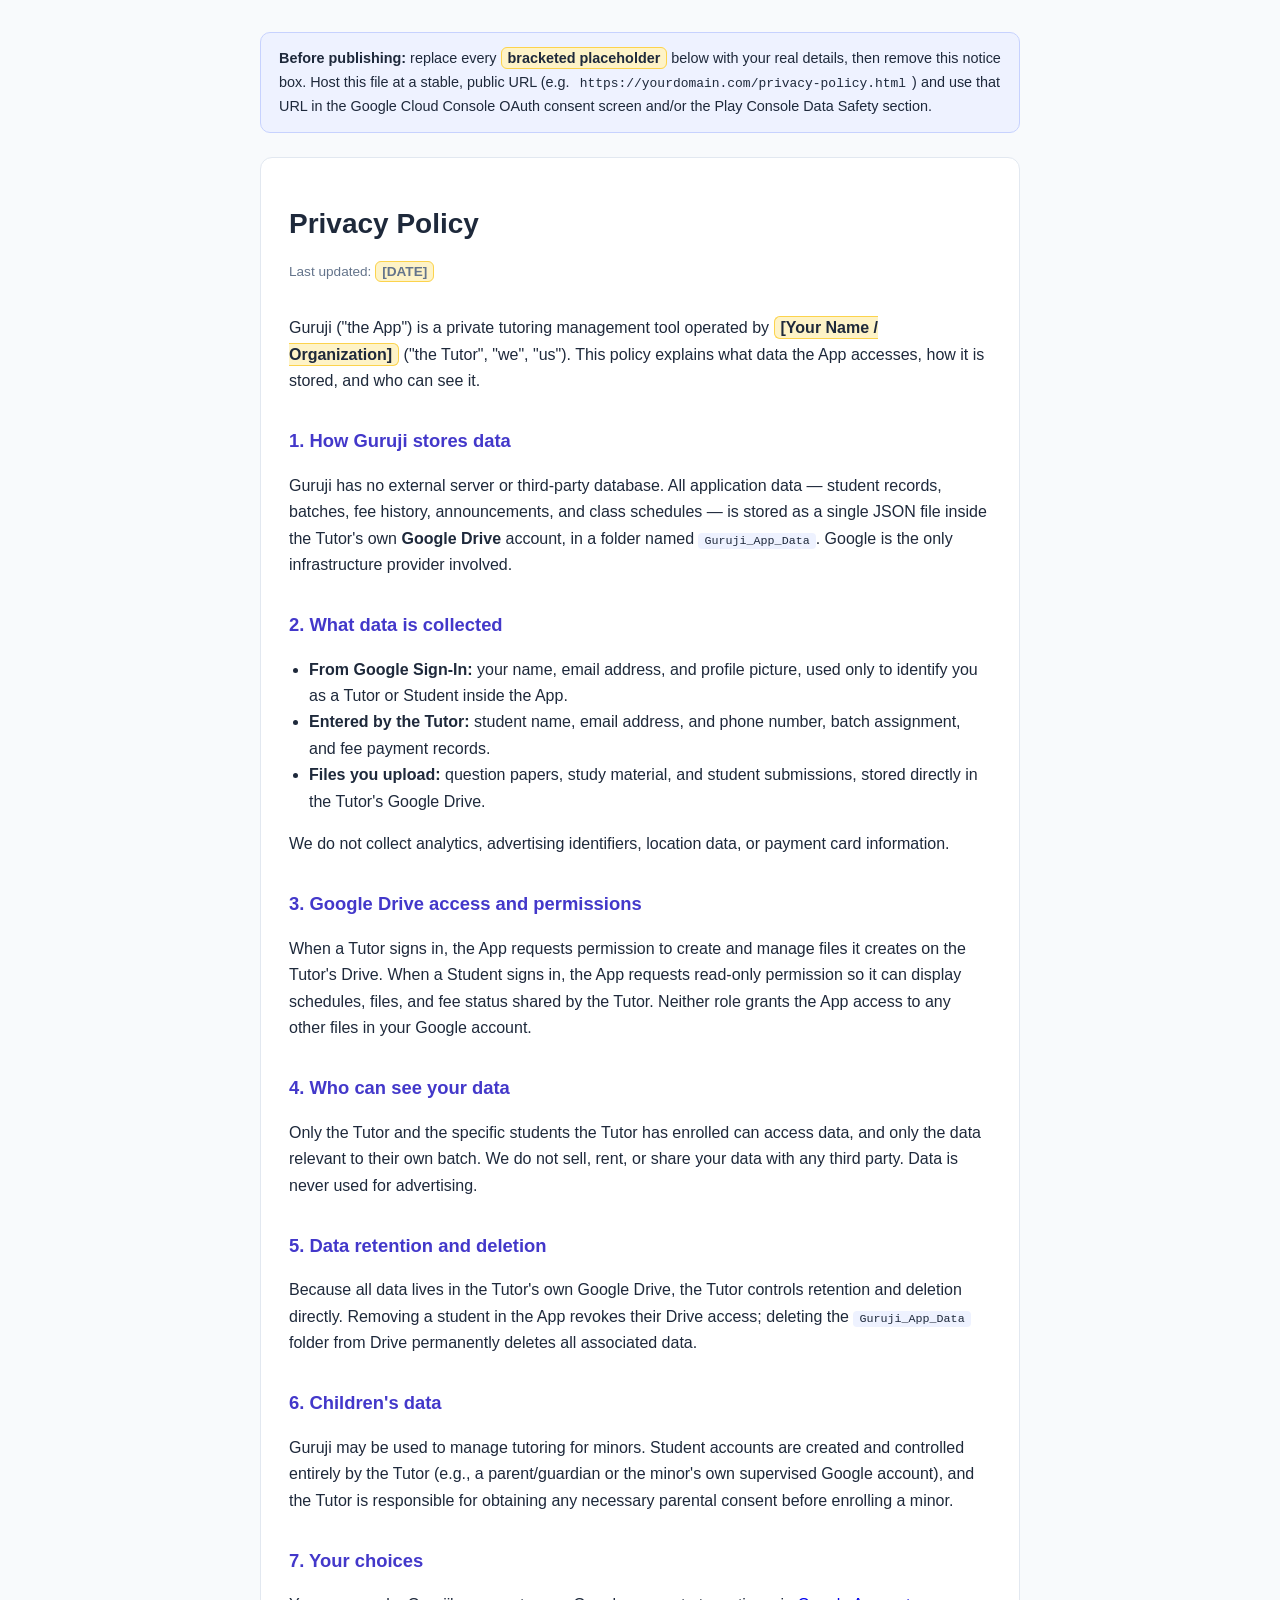
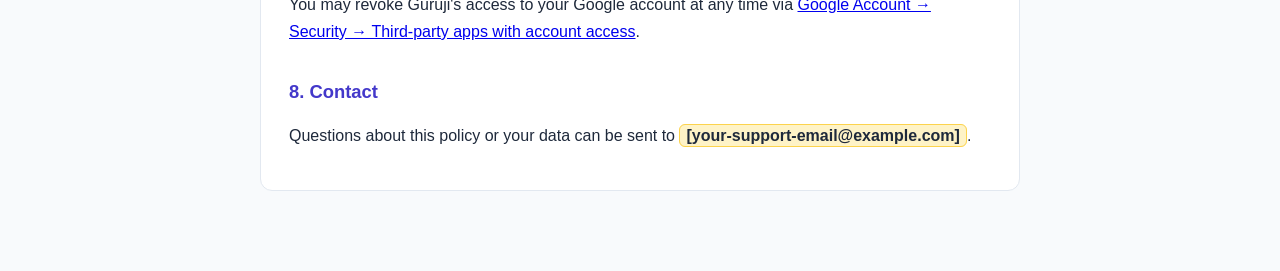
==== privacy-policy.html @ dc85b388 "guruji-web-v1" ====
<!DOCTYPE html>
<html lang="en">
<head>
<meta charset="UTF-8" />
<meta name="viewport" content="width=device-width, initial-scale=1.0" />
<title>Privacy Policy — Guruji</title>
<style>
  :root { color-scheme: light; }
  body {
    font-family: -apple-system, BlinkMacSystemFont, "Segoe UI", Roboto, Helvetica, Arial, sans-serif;
    max-width: 760px;
    margin: 0 auto;
    padding: 32px 20px 80px;
    color: #1e293b;
    line-height: 1.65;
    background: #f8fafc;
  }
  h1 { font-size: 1.75rem; margin-bottom: 0.25rem; }
  h2 { font-size: 1.15rem; margin-top: 2rem; color: #4338ca; }
  .updated { color: #64748b; font-size: 0.85rem; margin-bottom: 2rem; }
  .fill-in {
    background: #fef3c7;
    border: 1px solid #fcd34d;
    border-radius: 6px;
    padding: 2px 6px;
    font-weight: 600;
  }
  code { background: #eef2ff; padding: 1px 6px; border-radius: 4px; font-size: 0.9em; }
  ul { padding-left: 1.25rem; }
  .card { background: #fff; border: 1px solid #e2e8f0; border-radius: 12px; padding: 24px 28px; }
  .notice {
    background: #eef2ff; border: 1px solid #c7d2fe; border-radius: 10px;
    padding: 14px 18px; font-size: 0.9rem; margin-bottom: 24px;
  }
</style>
</head>
<body>

  <div class="notice">
    <strong>Before publishing:</strong> replace every <span class="fill-in">bracketed placeholder</span>
    below with your real details, then remove this notice box. Host this file at a stable, public URL
    (e.g. <code>https://yourdomain.com/privacy-policy.html</code>) and use that URL in the Google Cloud
    Console OAuth consent screen and/or the Play Console Data Safety section.
  </div>

  <div class="card">
    <h1>Privacy Policy</h1>
    <p class="updated">Last updated: <span class="fill-in">[DATE]</span></p>

    <p>
      Guruji ("the App") is a private tutoring management tool operated by
      <span class="fill-in">[Your Name / Organization]</span> ("the Tutor", "we", "us").
      This policy explains what data the App accesses, how it is stored, and who can see it.
    </p>

    <h2>1. How Guruji stores data</h2>
    <p>
      Guruji has no external server or third-party database. All application data — student
      records, batches, fee history, announcements, and class schedules — is stored as a single
      JSON file inside the Tutor's own <strong>Google Drive</strong> account, in a folder named
      <code>Guruji_App_Data</code>. Google is the only infrastructure provider involved.
    </p>

    <h2>2. What data is collected</h2>
    <ul>
      <li><strong>From Google Sign-In:</strong> your name, email address, and profile picture, used only to identify you as a Tutor or Student inside the App.</li>
      <li><strong>Entered by the Tutor:</strong> student name, email address, and phone number, batch assignment, and fee payment records.</li>
      <li><strong>Files you upload:</strong> question papers, study material, and student submissions, stored directly in the Tutor's Google Drive.</li>
    </ul>
    <p>We do not collect analytics, advertising identifiers, location data, or payment card information.</p>

    <h2>3. Google Drive access and permissions</h2>
    <p>
      When a Tutor signs in, the App requests permission to create and manage files it creates on the
      Tutor's Drive. When a Student signs in, the App requests read-only permission so it can display
      schedules, files, and fee status shared by the Tutor. Neither role grants the App access to any
      other files in your Google account.
    </p>

    <h2>4. Who can see your data</h2>
    <p>
      Only the Tutor and the specific students the Tutor has enrolled can access data, and only the
      data relevant to their own batch. We do not sell, rent, or share your data with any third party.
      Data is never used for advertising.
    </p>

    <h2>5. Data retention and deletion</h2>
    <p>
      Because all data lives in the Tutor's own Google Drive, the Tutor controls retention and deletion
      directly. Removing a student in the App revokes their Drive access; deleting the
      <code>Guruji_App_Data</code> folder from Drive permanently deletes all associated data.
    </p>

    <h2>6. Children's data</h2>
    <p>
      Guruji may be used to manage tutoring for minors. Student accounts are created and controlled
      entirely by the Tutor (e.g., a parent/guardian or the minor's own supervised Google account), and
      the Tutor is responsible for obtaining any necessary parental consent before enrolling a minor.
    </p>

    <h2>7. Your choices</h2>
    <p>
      You may revoke Guruji's access to your Google account at any time via
      <a href="https://myaccount.google.com/permissions" target="_blank" rel="noopener noreferrer">
        Google Account → Security → Third-party apps with account access</a>.
    </p>

    <h2>8. Contact</h2>
    <p>
      Questions about this policy or your data can be sent to
      <span class="fill-in">[your-support-email@example.com]</span>.
    </p>
  </div>
</body>
</html>
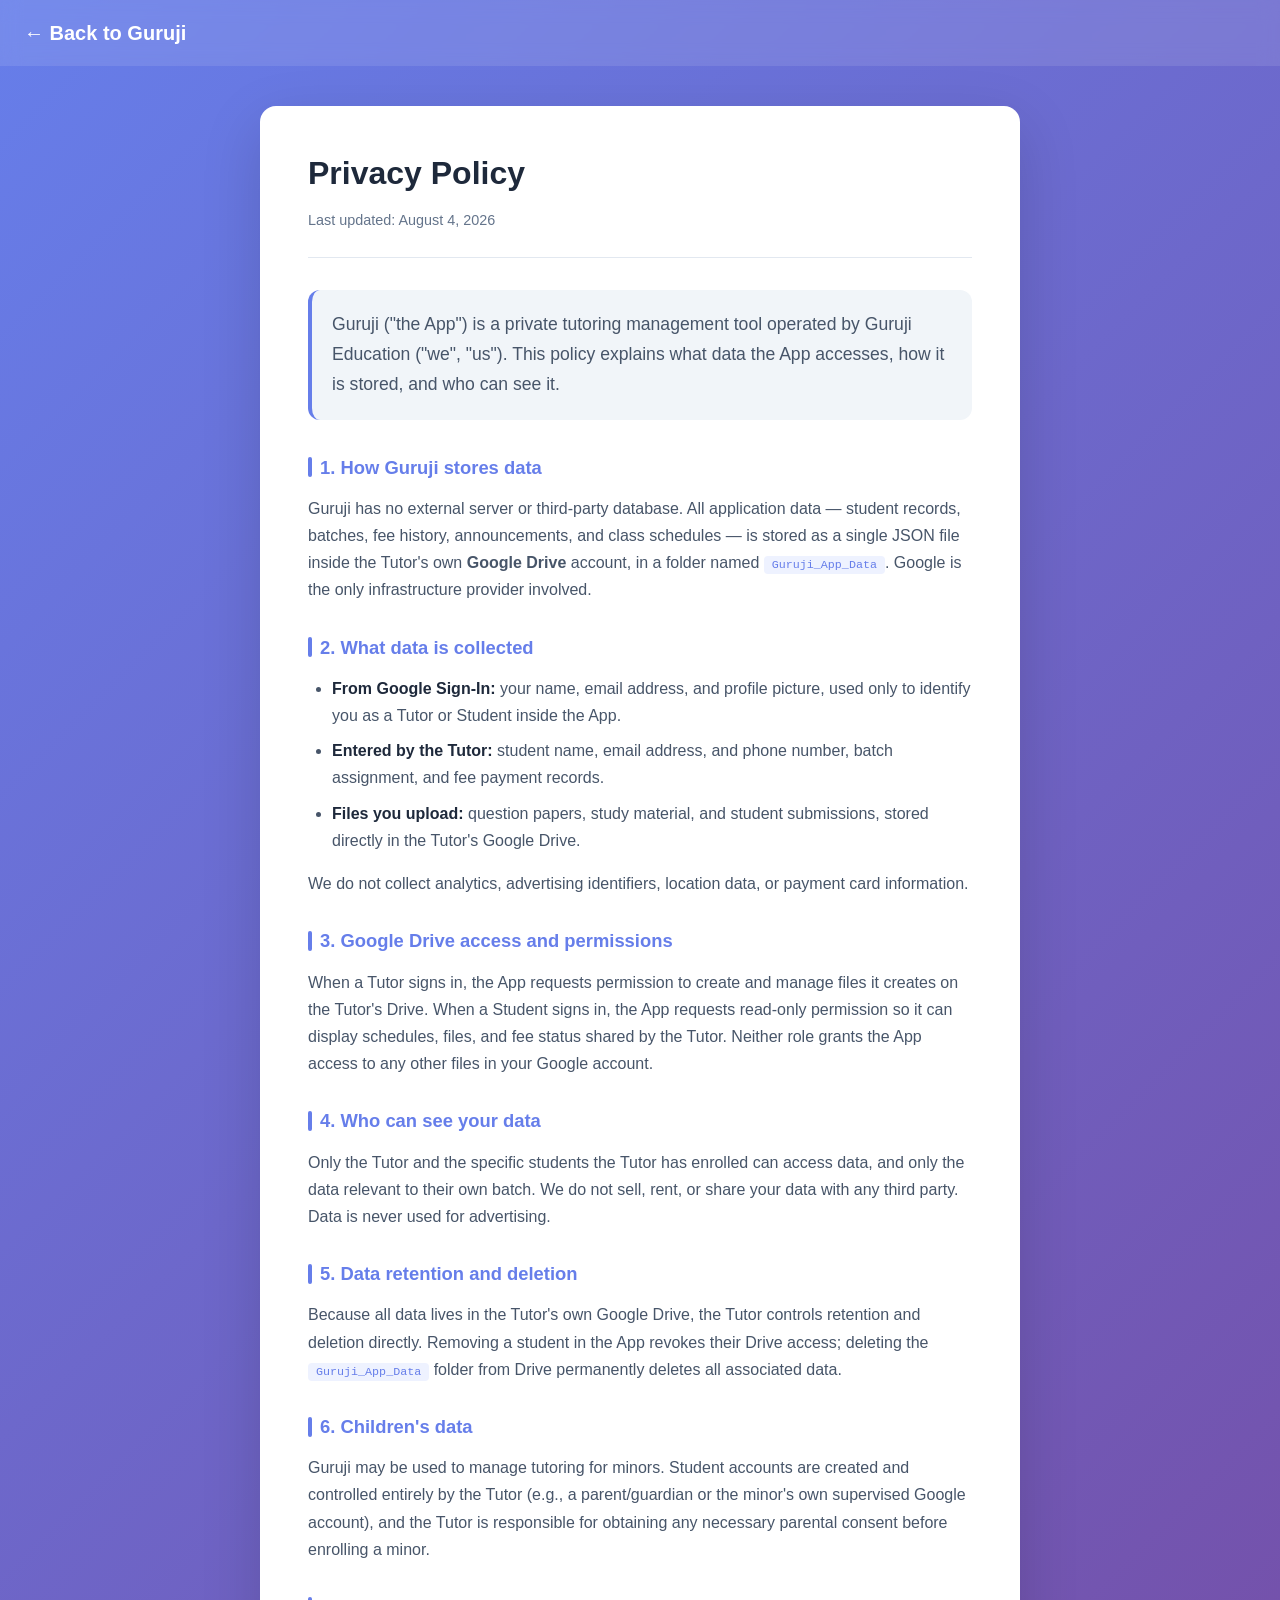
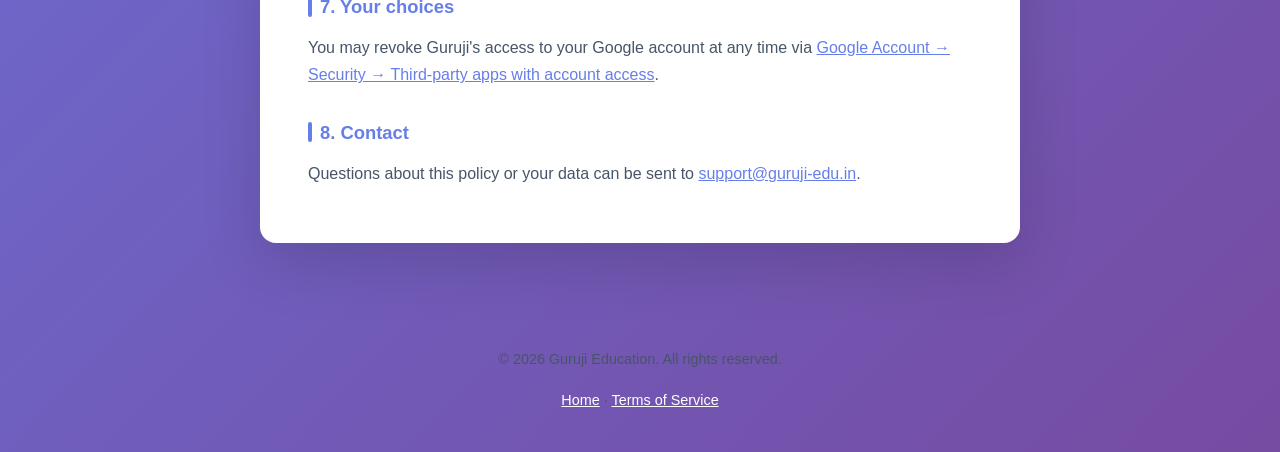
==== commit f106d840: "update terms" ====
--- a/privacy-policy.html
+++ b/privacy-policy.html
@@ -6,110 +6,188 @@
 <title>Privacy Policy — Guruji</title>
 <style>
   :root { color-scheme: light; }
+  * { margin: 0; padding: 0; box-sizing: border-box; }
   body {
     font-family: -apple-system, BlinkMacSystemFont, "Segoe UI", Roboto, Helvetica, Arial, sans-serif;
-    max-width: 760px;
+    color: #1e293b;
+    line-height: 1.7;
+    background: linear-gradient(135deg, #667eea 0%, #764ba2 100%);
+    min-height: 100vh;
+  }
+  .header {
+    background: rgba(255,255,255,0.1);
+    backdrop-filter: blur(10px);
+    padding: 16px 24px;
+    display: flex;
+    align-items: center;
+    gap: 12px;
+  }
+  .header img { height: 40px; }
+  .header a {
+    color: white;
+    text-decoration: none;
+    font-weight: 600;
+    font-size: 1.25rem;
+  }
+  .container {
+    max-width: 800px;
     margin: 0 auto;
-    padding: 32px 20px 80px;
+    padding: 40px 20px 80px;
+  }
+  .card {
+    background: #fff;
+    border-radius: 16px;
+    padding: 40px 48px;
+    box-shadow: 0 20px 60px rgba(0,0,0,0.15);
+  }
+  h1 {
+    font-size: 2rem;
     color: #1e293b;
-    line-height: 1.65;
-    background: #f8fafc;
+    margin-bottom: 8px;
   }
-  h1 { font-size: 1.75rem; margin-bottom: 0.25rem; }
-  h2 { font-size: 1.15rem; margin-top: 2rem; color: #4338ca; }
-  .updated { color: #64748b; font-size: 0.85rem; margin-bottom: 2rem; }
-  .fill-in {
-    background: #fef3c7;
-    border: 1px solid #fcd34d;
-    border-radius: 6px;
-    padding: 2px 6px;
-    font-weight: 600;
+  .updated {
+    color: #64748b;
+    font-size: 0.9rem;
+    margin-bottom: 32px;
+    padding-bottom: 24px;
+    border-bottom: 1px solid #e2e8f0;
   }
-  code { background: #eef2ff; padding: 1px 6px; border-radius: 4px; font-size: 0.9em; }
-  ul { padding-left: 1.25rem; }
-  .card { background: #fff; border: 1px solid #e2e8f0; border-radius: 12px; padding: 24px 28px; }
-  .notice {
-    background: #eef2ff; border: 1px solid #c7d2fe; border-radius: 10px;
-    padding: 14px 18px; font-size: 0.9rem; margin-bottom: 24px;
+  .intro {
+    font-size: 1.1rem;
+    color: #475569;
+    margin-bottom: 32px;
+    padding: 20px;
+    background: #f1f5f9;
+    border-radius: 12px;
+    border-left: 4px solid #667eea;
+  }
+  h2 {
+    font-size: 1.15rem;
+    margin-top: 28px;
+    margin-bottom: 12px;
+    color: #667eea;
+    display: flex;
+    align-items: center;
+    gap: 8px;
+  }
+  h2::before {
+    content: '';
+    width: 4px;
+    height: 20px;
+    background: #667eea;
+    border-radius: 2px;
+  }
+  p { margin-bottom: 16px; color: #475569; }
+  ul {
+    padding-left: 24px;
+    margin-bottom: 16px;
+  }
+  li {
+    margin-bottom: 8px;
+    color: #475569;
+  }
+  li strong { color: #1e293b; }
+  code {
+    background: #eef2ff;
+    padding: 2px 8px;
+    border-radius: 4px;
+    font-size: 0.9em;
+    color: #667eea;
+  }
+  a { color: #667eea; }
+  a:hover { text-decoration: underline; }
+  .footer {
+    text-align: center;
+    padding: 24px;
+    color: rgba(255,255,255,0.8);
+    font-size: 0.9rem;
+  }
+  .footer a { color: white; }
+  @media (max-width: 640px) {
+    .card { padding: 24px 20px; }
+    h1 { font-size: 1.5rem; }
   }
 </style>
 </head>
 <body>
-
-  <div class="notice">
-    <strong>Before publishing:</strong> replace every <span class="fill-in">bracketed placeholder</span>
-    below with your real details, then remove this notice box. Host this file at a stable, public URL
-    (e.g. <code>https://yourdomain.com/privacy-policy.html</code>) and use that URL in the Google Cloud
-    Console OAuth consent screen and/or the Play Console Data Safety section.
+  <div class="header">
+    <a href="https://guruji-edu.in">← Back to Guruji</a>
   </div>
 
-  <div class="card">
-    <h1>Privacy Policy</h1>
-    <p class="updated">Last updated: <span class="fill-in">[DATE]</span></p>
+  <div class="container">
+    <div class="card">
+      <h1>Privacy Policy</h1>
+      <p class="updated">Last updated: August 4, 2026</p>
 
-    <p>
-      Guruji ("the App") is a private tutoring management tool operated by
-      <span class="fill-in">[Your Name / Organization]</span> ("the Tutor", "we", "us").
-      This policy explains what data the App accesses, how it is stored, and who can see it.
-    </p>
+      <p class="intro">
+        Guruji ("the App") is a private tutoring management tool operated by
+        Guruji Education ("we", "us"). This policy explains what data the App accesses, 
+        how it is stored, and who can see it.
+      </p>
 
-    <h2>1. How Guruji stores data</h2>
-    <p>
-      Guruji has no external server or third-party database. All application data — student
-      records, batches, fee history, announcements, and class schedules — is stored as a single
-      JSON file inside the Tutor's own <strong>Google Drive</strong> account, in a folder named
-      <code>Guruji_App_Data</code>. Google is the only infrastructure provider involved.
-    </p>
+      <h2>1. How Guruji stores data</h2>
+      <p>
+        Guruji has no external server or third-party database. All application data — student
+        records, batches, fee history, announcements, and class schedules — is stored as a single
+        JSON file inside the Tutor's own <strong>Google Drive</strong> account, in a folder named
+        <code>Guruji_App_Data</code>. Google is the only infrastructure provider involved.
+      </p>
 
-    <h2>2. What data is collected</h2>
-    <ul>
-      <li><strong>From Google Sign-In:</strong> your name, email address, and profile picture, used only to identify you as a Tutor or Student inside the App.</li>
-      <li><strong>Entered by the Tutor:</strong> student name, email address, and phone number, batch assignment, and fee payment records.</li>
-      <li><strong>Files you upload:</strong> question papers, study material, and student submissions, stored directly in the Tutor's Google Drive.</li>
-    </ul>
-    <p>We do not collect analytics, advertising identifiers, location data, or payment card information.</p>
+      <h2>2. What data is collected</h2>
+      <ul>
+        <li><strong>From Google Sign-In:</strong> your name, email address, and profile picture, used only to identify you as a Tutor or Student inside the App.</li>
+        <li><strong>Entered by the Tutor:</strong> student name, email address, and phone number, batch assignment, and fee payment records.</li>
+        <li><strong>Files you upload:</strong> question papers, study material, and student submissions, stored directly in the Tutor's Google Drive.</li>
+      </ul>
+      <p>We do not collect analytics, advertising identifiers, location data, or payment card information.</p>
 
-    <h2>3. Google Drive access and permissions</h2>
-    <p>
-      When a Tutor signs in, the App requests permission to create and manage files it creates on the
-      Tutor's Drive. When a Student signs in, the App requests read-only permission so it can display
-      schedules, files, and fee status shared by the Tutor. Neither role grants the App access to any
-      other files in your Google account.
-    </p>
+      <h2>3. Google Drive access and permissions</h2>
+      <p>
+        When a Tutor signs in, the App requests permission to create and manage files it creates on the
+        Tutor's Drive. When a Student signs in, the App requests read-only permission so it can display
+        schedules, files, and fee status shared by the Tutor. Neither role grants the App access to any
+        other files in your Google account.
+      </p>
 
-    <h2>4. Who can see your data</h2>
-    <p>
-      Only the Tutor and the specific students the Tutor has enrolled can access data, and only the
-      data relevant to their own batch. We do not sell, rent, or share your data with any third party.
-      Data is never used for advertising.
-    </p>
+      <h2>4. Who can see your data</h2>
+      <p>
+        Only the Tutor and the specific students the Tutor has enrolled can access data, and only the
+        data relevant to their own batch. We do not sell, rent, or share your data with any third party.
+        Data is never used for advertising.
+      </p>
 
-    <h2>5. Data retention and deletion</h2>
-    <p>
-      Because all data lives in the Tutor's own Google Drive, the Tutor controls retention and deletion
-      directly. Removing a student in the App revokes their Drive access; deleting the
-      <code>Guruji_App_Data</code> folder from Drive permanently deletes all associated data.
-    </p>
+      <h2>5. Data retention and deletion</h2>
+      <p>
+        Because all data lives in the Tutor's own Google Drive, the Tutor controls retention and deletion
+        directly. Removing a student in the App revokes their Drive access; deleting the
+        <code>Guruji_App_Data</code> folder from Drive permanently deletes all associated data.
+      </p>
 
-    <h2>6. Children's data</h2>
-    <p>
-      Guruji may be used to manage tutoring for minors. Student accounts are created and controlled
-      entirely by the Tutor (e.g., a parent/guardian or the minor's own supervised Google account), and
-      the Tutor is responsible for obtaining any necessary parental consent before enrolling a minor.
-    </p>
+      <h2>6. Children's data</h2>
+      <p>
+        Guruji may be used to manage tutoring for minors. Student accounts are created and controlled
+        entirely by the Tutor (e.g., a parent/guardian or the minor's own supervised Google account), and
+        the Tutor is responsible for obtaining any necessary parental consent before enrolling a minor.
+      </p>
 
-    <h2>7. Your choices</h2>
-    <p>
-      You may revoke Guruji's access to your Google account at any time via
-      <a href="https://myaccount.google.com/permissions" target="_blank" rel="noopener noreferrer">
-        Google Account → Security → Third-party apps with account access</a>.
-    </p>
+      <h2>7. Your choices</h2>
+      <p>
+        You may revoke Guruji's access to your Google account at any time via
+        <a href="https://myaccount.google.com/permissions" target="_blank" rel="noopener noreferrer">
+          Google Account → Security → Third-party apps with account access</a>.
+      </p>
 
-    <h2>8. Contact</h2>
-    <p>
-      Questions about this policy or your data can be sent to
-      <span class="fill-in">[your-support-email@example.com]</span>.
-    </p>
+      <h2>8. Contact</h2>
+      <p>
+        Questions about this policy or your data can be sent to
+        <a href="mailto:support@guruji-edu.in">support@guruji-edu.in</a>.
+      </p>
+    </div>
+  </div>
+
+  <div class="footer">
+    <p>© 2026 Guruji Education. All rights reserved.</p>
+    <p><a href="https://guruji-edu.in">Home</a> · <a href="/terms-of-service.html">Terms of Service</a></p>
   </div>
 </body>
 </html>
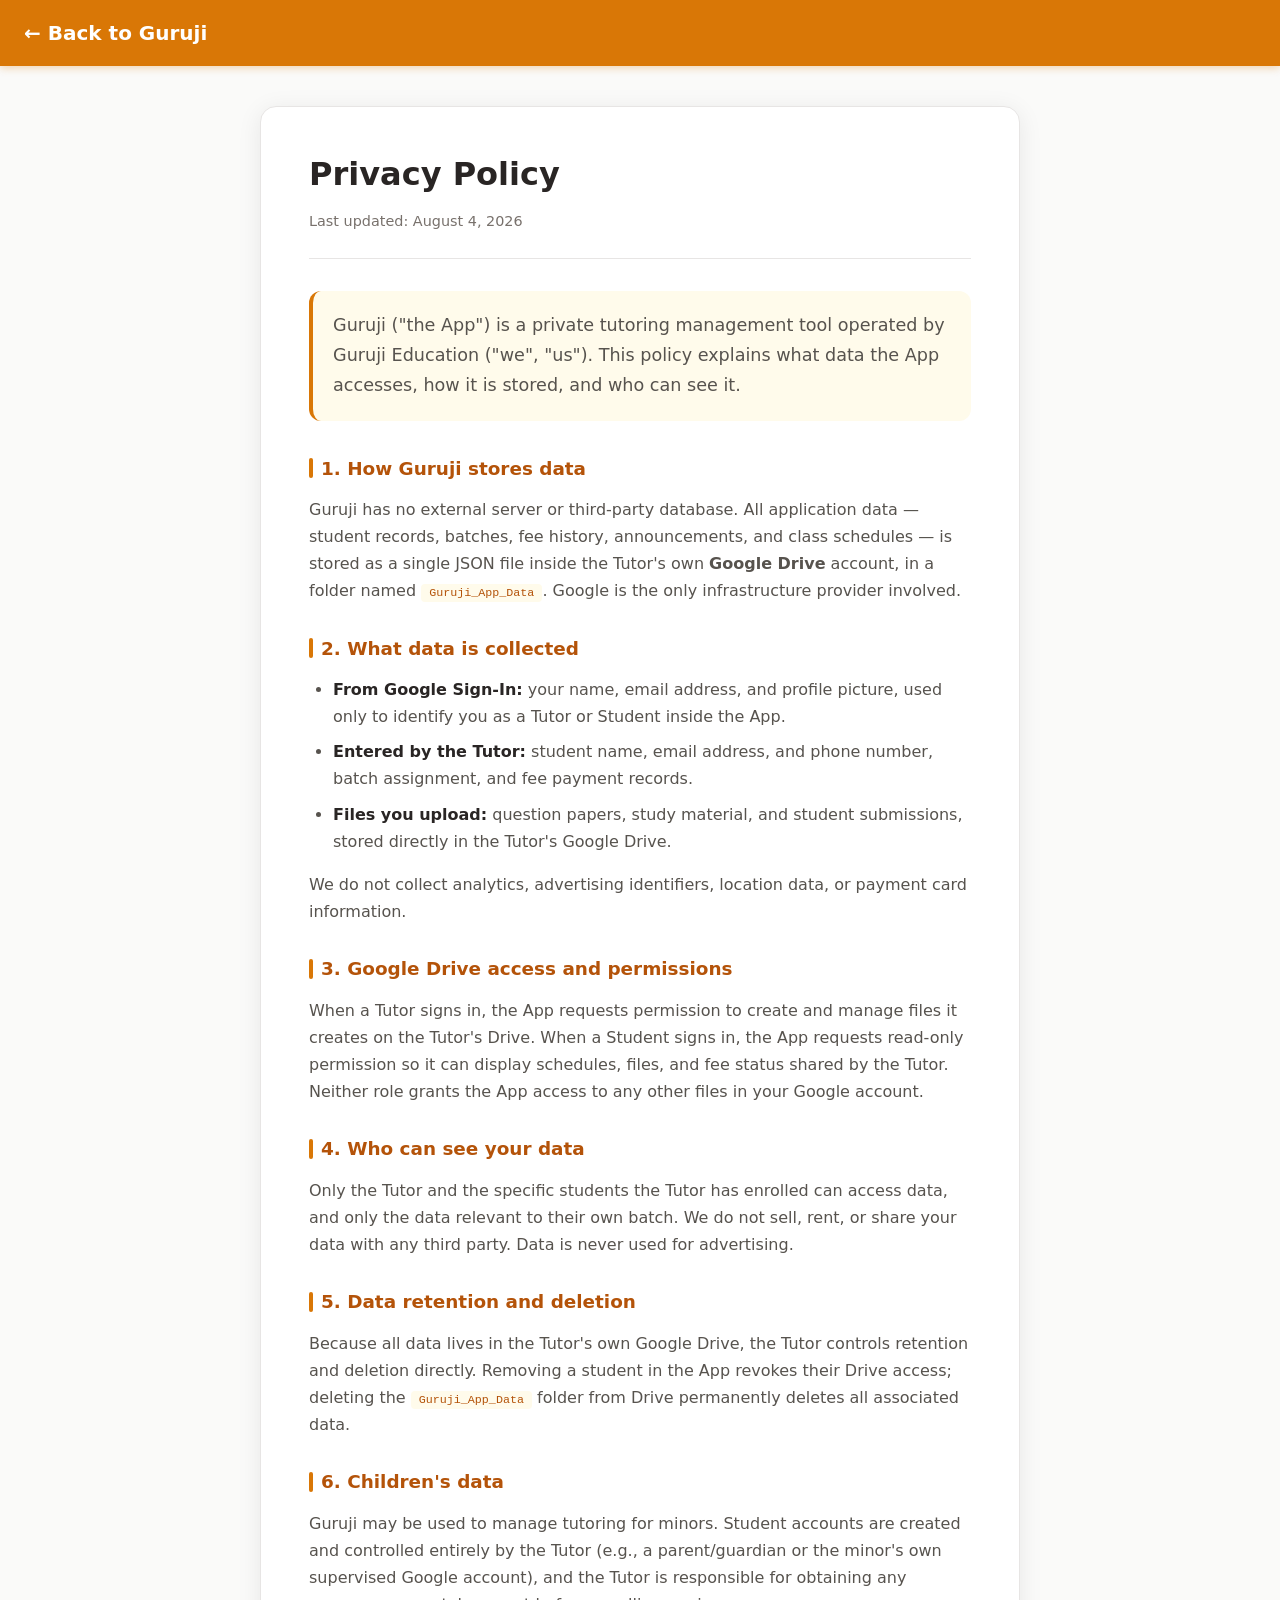
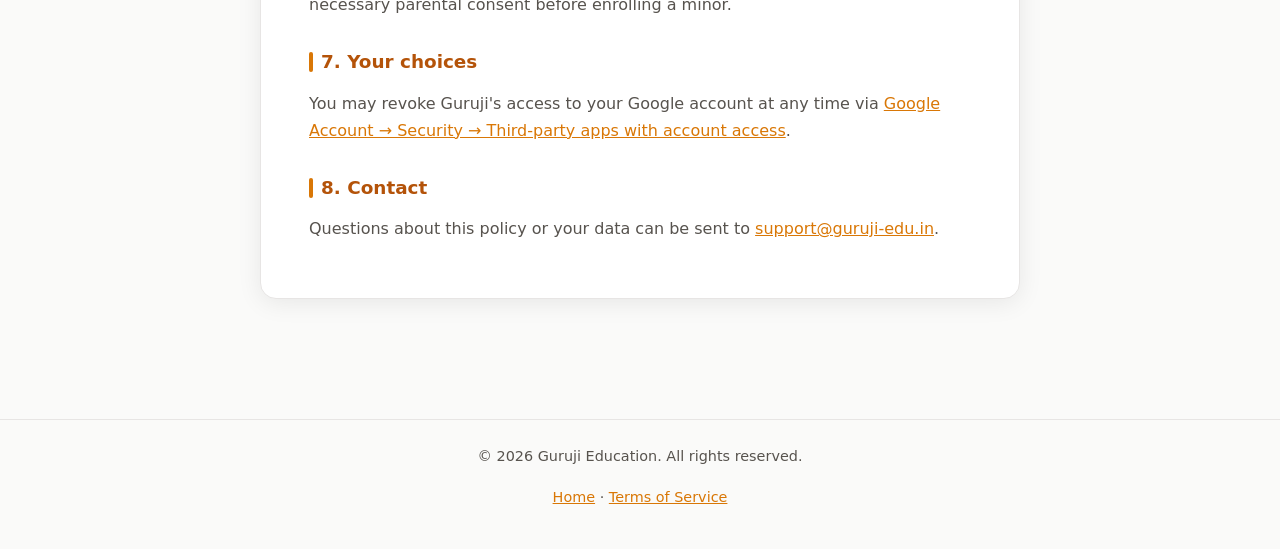
==== commit 26700586: "logo fix" ====
--- a/privacy-policy.html
+++ b/privacy-policy.html
@@ -8,19 +8,19 @@
   :root { color-scheme: light; }
   * { margin: 0; padding: 0; box-sizing: border-box; }
   body {
-    font-family: -apple-system, BlinkMacSystemFont, "Segoe UI", Roboto, Helvetica, Arial, sans-serif;
-    color: #1e293b;
+    font-family: 'Inter', system-ui, -apple-system, BlinkMacSystemFont, "Segoe UI", Roboto, sans-serif;
+    color: #292524;
     line-height: 1.7;
-    background: linear-gradient(135deg, #667eea 0%, #764ba2 100%);
+    background: #fafaf9;
     min-height: 100vh;
   }
   .header {
-    background: rgba(255,255,255,0.1);
-    backdrop-filter: blur(10px);
+    background: #d97706;
     padding: 16px 24px;
     display: flex;
     align-items: center;
     gap: 12px;
+    box-shadow: 0 2px 8px rgba(217, 119, 6, 0.3);
   }
   .header img { height: 40px; }
   .header a {
@@ -29,43 +29,45 @@
     font-weight: 600;
     font-size: 1.25rem;
   }
+  .header a:hover { opacity: 0.9; }
   .container {
     max-width: 800px;
     margin: 0 auto;
     padding: 40px 20px 80px;
   }
   .card {
-    background: #fff;
+    background: #ffffff;
     border-radius: 16px;
     padding: 40px 48px;
-    box-shadow: 0 20px 60px rgba(0,0,0,0.15);
+    box-shadow: 0 4px 24px rgba(0,0,0,0.08);
+    border: 1px solid #e7e5e4;
   }
   h1 {
     font-size: 2rem;
-    color: #1e293b;
+    color: #292524;
     margin-bottom: 8px;
   }
   .updated {
-    color: #64748b;
+    color: #78716c;
     font-size: 0.9rem;
     margin-bottom: 32px;
     padding-bottom: 24px;
-    border-bottom: 1px solid #e2e8f0;
+    border-bottom: 1px solid #e7e5e4;
   }
   .intro {
     font-size: 1.1rem;
-    color: #475569;
+    color: #57534e;
     margin-bottom: 32px;
     padding: 20px;
-    background: #f1f5f9;
+    background: #fffbeb;
     border-radius: 12px;
-    border-left: 4px solid #667eea;
+    border-left: 4px solid #d97706;
   }
   h2 {
     font-size: 1.15rem;
     margin-top: 28px;
     margin-bottom: 12px;
-    color: #667eea;
+    color: #b45309;
     display: flex;
     align-items: center;
     gap: 8px;
@@ -74,35 +76,37 @@
     content: '';
     width: 4px;
     height: 20px;
-    background: #667eea;
+    background: #d97706;
     border-radius: 2px;
   }
-  p { margin-bottom: 16px; color: #475569; }
+  p { margin-bottom: 16px; color: #57534e; }
   ul {
     padding-left: 24px;
     margin-bottom: 16px;
   }
   li {
     margin-bottom: 8px;
-    color: #475569;
+    color: #57534e;
   }
-  li strong { color: #1e293b; }
+  li strong { color: #292524; }
   code {
-    background: #eef2ff;
+    background: #fffbeb;
     padding: 2px 8px;
     border-radius: 4px;
     font-size: 0.9em;
-    color: #667eea;
+    color: #b45309;
   }
-  a { color: #667eea; }
-  a:hover { text-decoration: underline; }
+  a { color: #d97706; }
+  a:hover { color: #b45309; text-decoration: underline; }
   .footer {
     text-align: center;
     padding: 24px;
-    color: rgba(255,255,255,0.8);
+    color: #78716c;
     font-size: 0.9rem;
+    border-top: 1px solid #e7e5e4;
+    margin-top: 40px;
   }
-  .footer a { color: white; }
+  .footer a { color: #d97706; }
   @media (max-width: 640px) {
     .card { padding: 24px 20px; }
     h1 { font-size: 1.5rem; }
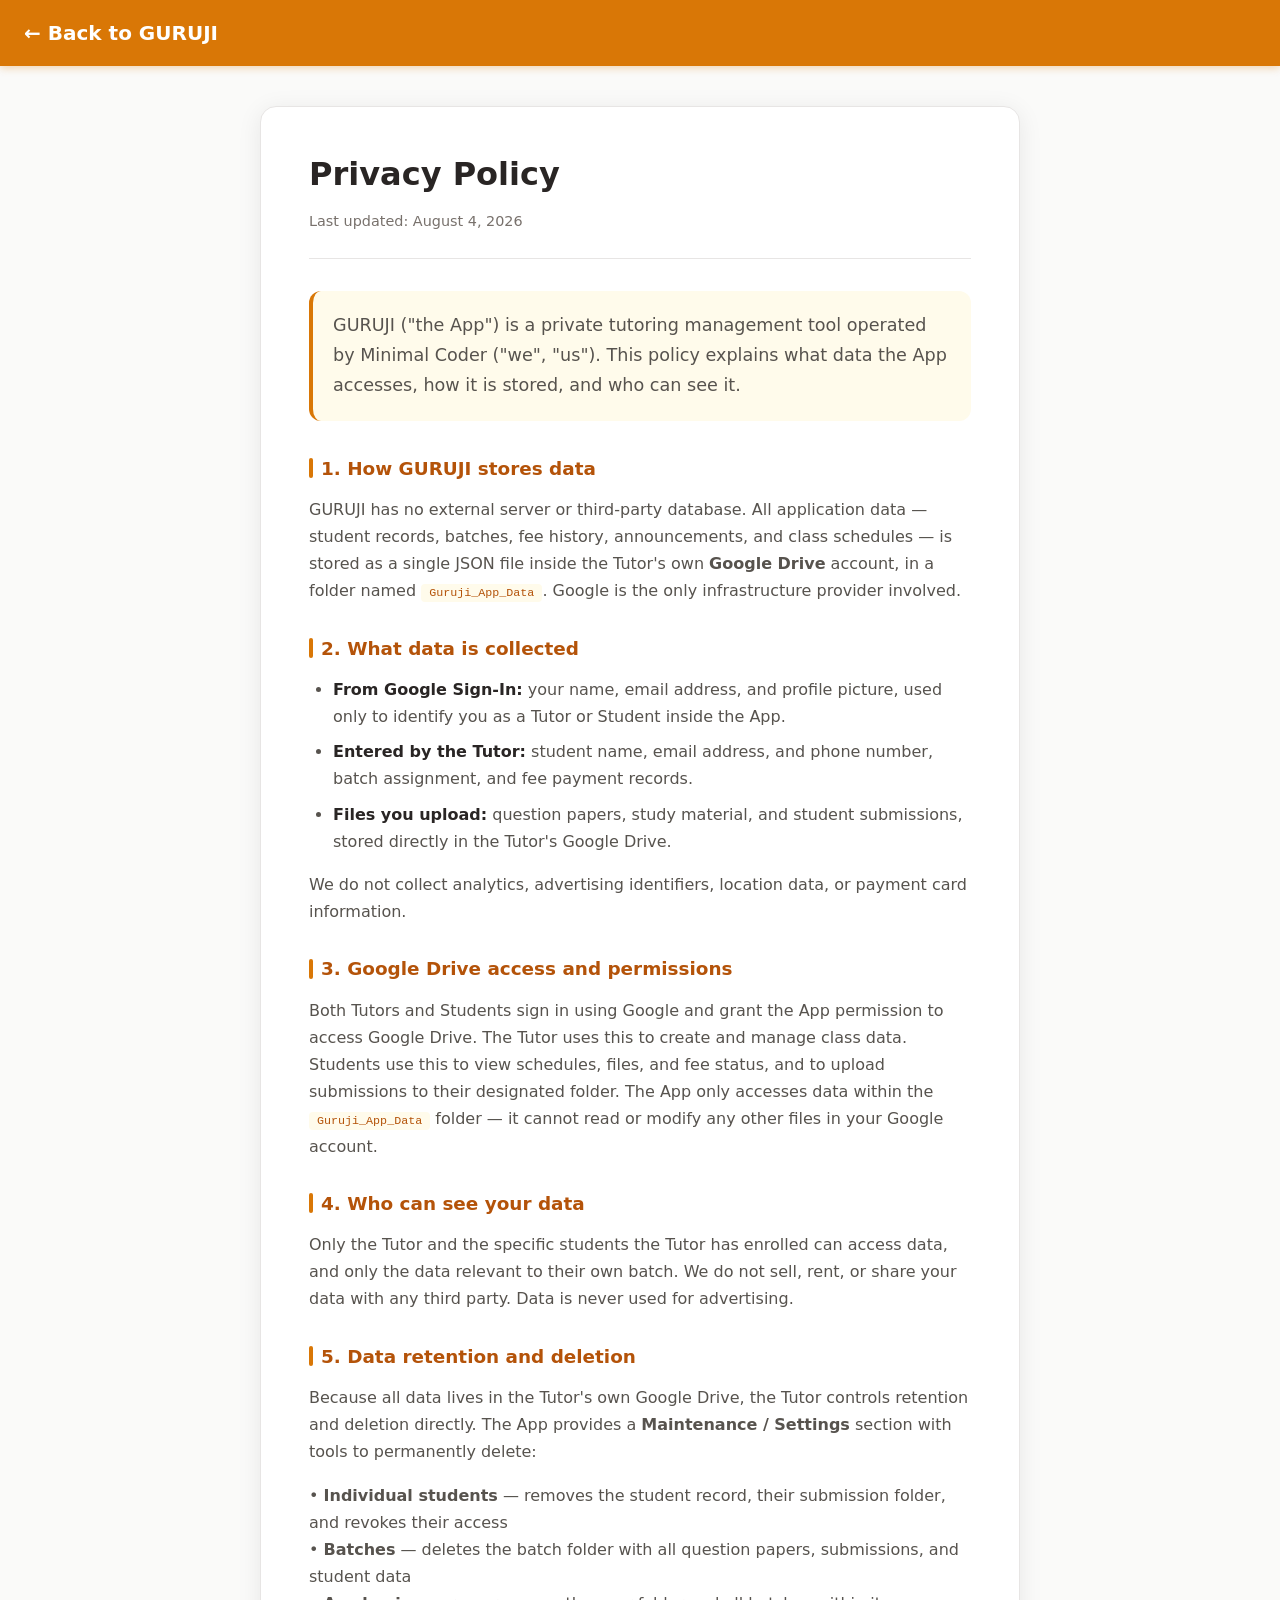
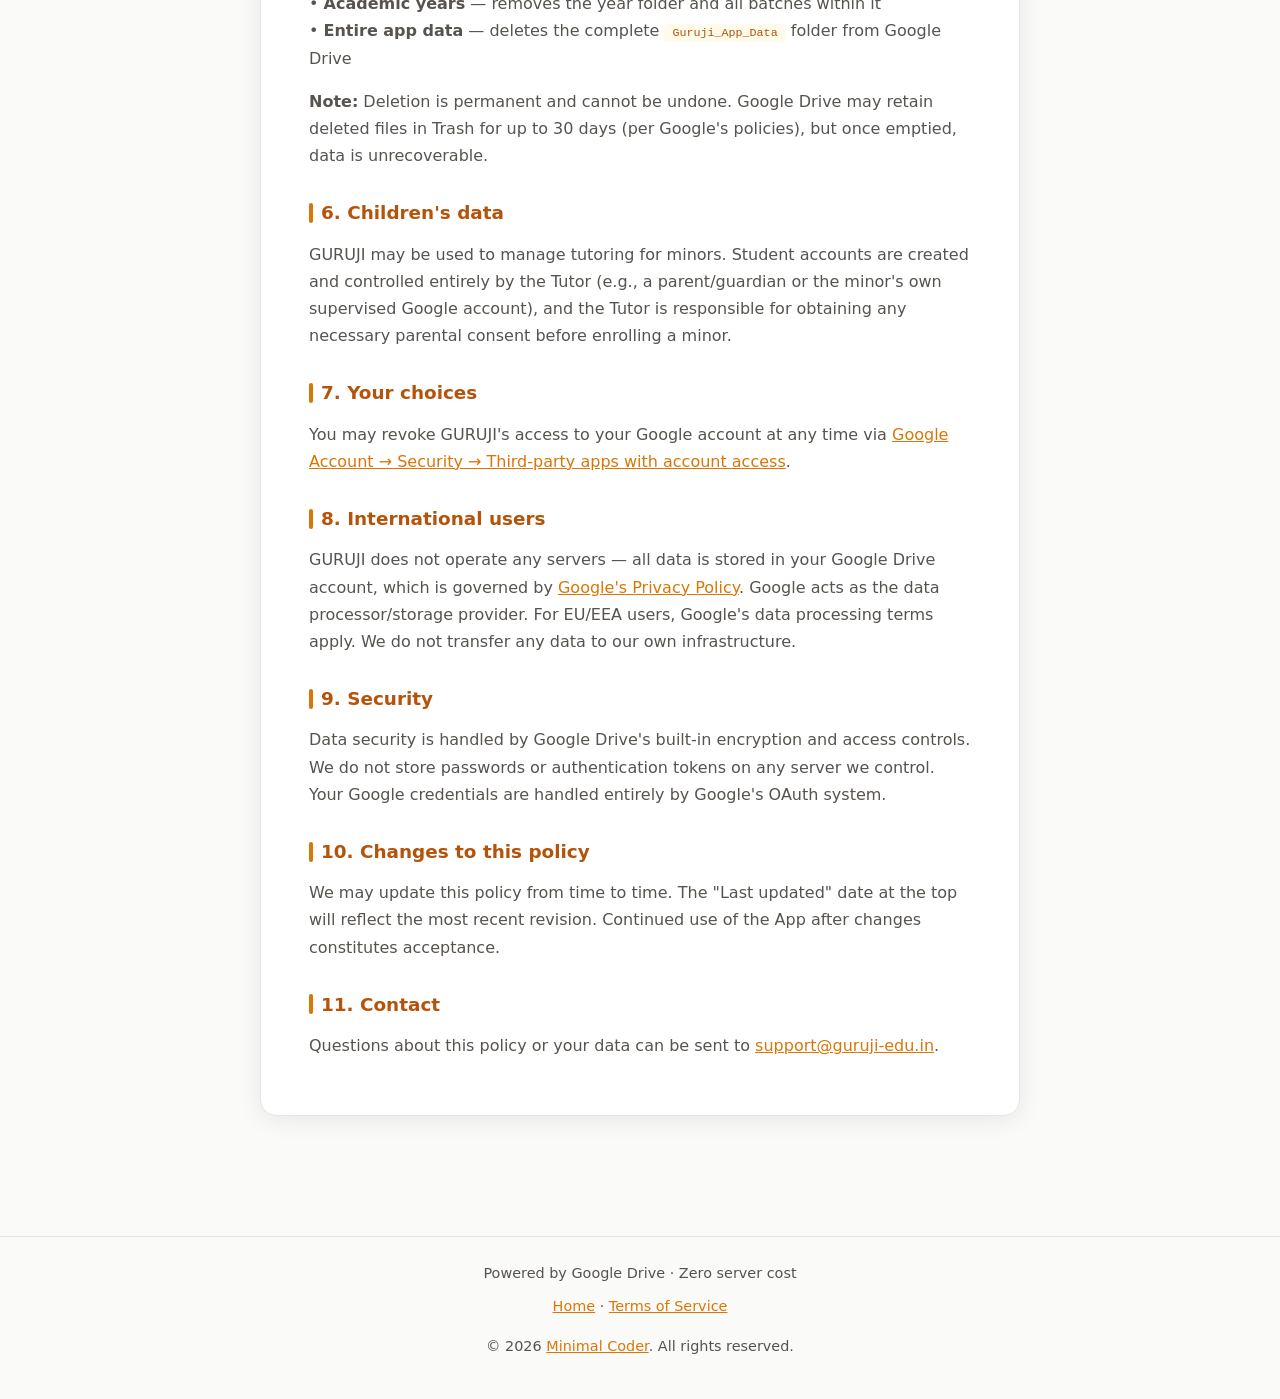
==== commit 215a2bd7: "fresh commit" ====
--- a/privacy-policy.html
+++ b/privacy-policy.html
@@ -3,7 +3,10 @@
 <head>
 <meta charset="UTF-8" />
 <meta name="viewport" content="width=device-width, initial-scale=1.0" />
-<title>Privacy Policy — Guruji</title>
+<link rel="icon" type="image/png" sizes="32x32" href="/favicon-32.png" />
+<link rel="icon" type="image/png" sizes="64x64" href="/favicon.png" />
+<link rel="apple-touch-icon" href="/favicon.png" />
+<title>Privacy Policy — GURUJI</title>
 <style>
   :root { color-scheme: light; }
   * { margin: 0; padding: 0; box-sizing: border-box; }
@@ -115,7 +118,7 @@
 </head>
 <body>
   <div class="header">
-    <a href="https://guruji-edu.in">← Back to Guruji</a>
+    <a href="https://guruji-edu.in">← Back to GURUJI</a>
   </div>
 
   <div class="container">
@@ -124,14 +127,14 @@
       <p class="updated">Last updated: August 4, 2026</p>
 
       <p class="intro">
-        Guruji ("the App") is a private tutoring management tool operated by
-        Guruji Education ("we", "us"). This policy explains what data the App accesses, 
+        GURUJI ("the App") is a private tutoring management tool operated by
+        Minimal Coder ("we", "us"). This policy explains what data the App accesses, 
         how it is stored, and who can see it.
       </p>
 
-      <h2>1. How Guruji stores data</h2>
-      <p>
-        Guruji has no external server or third-party database. All application data — student
+      <h2>1. How GURUJI stores data</h2>
+      <p>
+        GURUJI has no external server or third-party database. All application data — student
         records, batches, fee history, announcements, and class schedules — is stored as a single
         JSON file inside the Tutor's own <strong>Google Drive</strong> account, in a folder named
         <code>Guruji_App_Data</code>. Google is the only infrastructure provider involved.
@@ -147,10 +150,11 @@
 
       <h2>3. Google Drive access and permissions</h2>
       <p>
-        When a Tutor signs in, the App requests permission to create and manage files it creates on the
-        Tutor's Drive. When a Student signs in, the App requests read-only permission so it can display
-        schedules, files, and fee status shared by the Tutor. Neither role grants the App access to any
-        other files in your Google account.
+        Both Tutors and Students sign in using Google and grant the App permission to access 
+        Google Drive. The Tutor uses this to create and manage class data. Students use this 
+        to view schedules, files, and fee status, and to upload submissions to their designated 
+        folder. The App only accesses data within the <code>Guruji_App_Data</code> folder — it 
+        cannot read or modify any other files in your Google account.
       </p>
 
       <h2>4. Who can see your data</h2>
@@ -163,25 +167,55 @@
       <h2>5. Data retention and deletion</h2>
       <p>
         Because all data lives in the Tutor's own Google Drive, the Tutor controls retention and deletion
-        directly. Removing a student in the App revokes their Drive access; deleting the
-        <code>Guruji_App_Data</code> folder from Drive permanently deletes all associated data.
+        directly. The App provides a <strong>Maintenance / Settings</strong> section with tools to permanently delete:
+      </p>
+      <p>
+        • <strong>Individual students</strong> — removes the student record, their submission folder, and revokes their access<br>
+        • <strong>Batches</strong> — deletes the batch folder with all question papers, submissions, and student data<br>
+        • <strong>Academic years</strong> — removes the year folder and all batches within it<br>
+        • <strong>Entire app data</strong> — deletes the complete <code>Guruji_App_Data</code> folder from Google Drive
+      </p>
+      <p>
+        <strong>Note:</strong> Deletion is permanent and cannot be undone. Google Drive may retain deleted 
+        files in Trash for up to 30 days (per Google's policies), but once emptied, data is unrecoverable.
       </p>
 
       <h2>6. Children's data</h2>
       <p>
-        Guruji may be used to manage tutoring for minors. Student accounts are created and controlled
+        GURUJI may be used to manage tutoring for minors. Student accounts are created and controlled
         entirely by the Tutor (e.g., a parent/guardian or the minor's own supervised Google account), and
         the Tutor is responsible for obtaining any necessary parental consent before enrolling a minor.
       </p>
 
       <h2>7. Your choices</h2>
       <p>
-        You may revoke Guruji's access to your Google account at any time via
+        You may revoke GURUJI's access to your Google account at any time via
         <a href="https://myaccount.google.com/permissions" target="_blank" rel="noopener noreferrer">
           Google Account → Security → Third-party apps with account access</a>.
       </p>
 
-      <h2>8. Contact</h2>
+      <h2>8. International users</h2>
+      <p>
+        GURUJI does not operate any servers — all data is stored in your Google Drive account, which is 
+        governed by <a href="https://policies.google.com/privacy" target="_blank" rel="noopener noreferrer">Google's Privacy Policy</a>. 
+        Google acts as the data processor/storage provider. For EU/EEA users, Google's data processing 
+        terms apply. We do not transfer any data to our own infrastructure.
+      </p>
+
+      <h2>9. Security</h2>
+      <p>
+        Data security is handled by Google Drive's built-in encryption and access controls. 
+        We do not store passwords or authentication tokens on any server we control. Your 
+        Google credentials are handled entirely by Google's OAuth system.
+      </p>
+
+      <h2>10. Changes to this policy</h2>
+      <p>
+        We may update this policy from time to time. The "Last updated" date at the top will reflect 
+        the most recent revision. Continued use of the App after changes constitutes acceptance.
+      </p>
+
+      <h2>11. Contact</h2>
       <p>
         Questions about this policy or your data can be sent to
         <a href="mailto:support@guruji-edu.in">support@guruji-edu.in</a>.
@@ -190,8 +224,9 @@
   </div>
 
   <div class="footer">
-    <p>© 2026 Guruji Education. All rights reserved.</p>
+    <p style="margin-bottom: 8px;">Powered by Google Drive · Zero server cost</p>
     <p><a href="https://guruji-edu.in">Home</a> · <a href="/terms-of-service.html">Terms of Service</a></p>
+    <p style="margin-top: 12px;">© 2026 <a href="https://www.youtube.com/@minimalcoder24" target="_blank" rel="noopener noreferrer">Minimal Coder</a>. All rights reserved.</p>
   </div>
 </body>
 </html>
